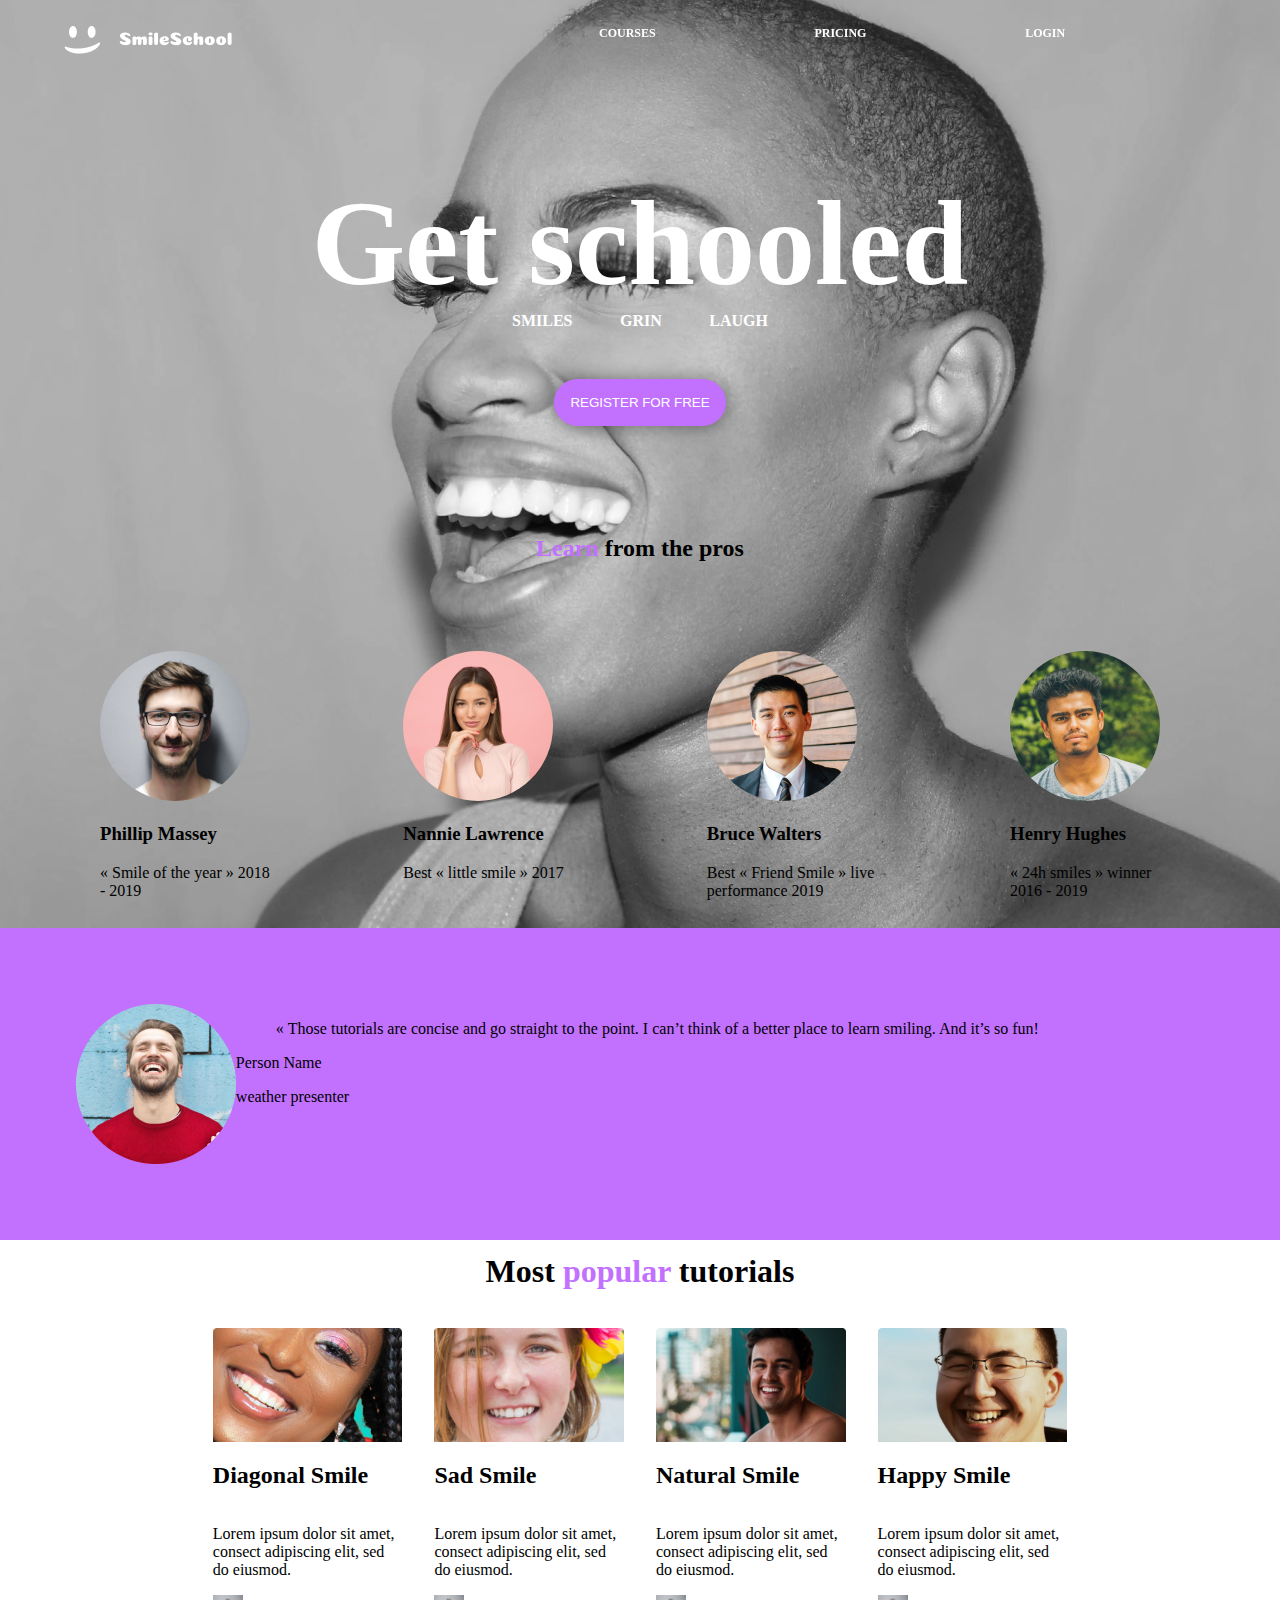
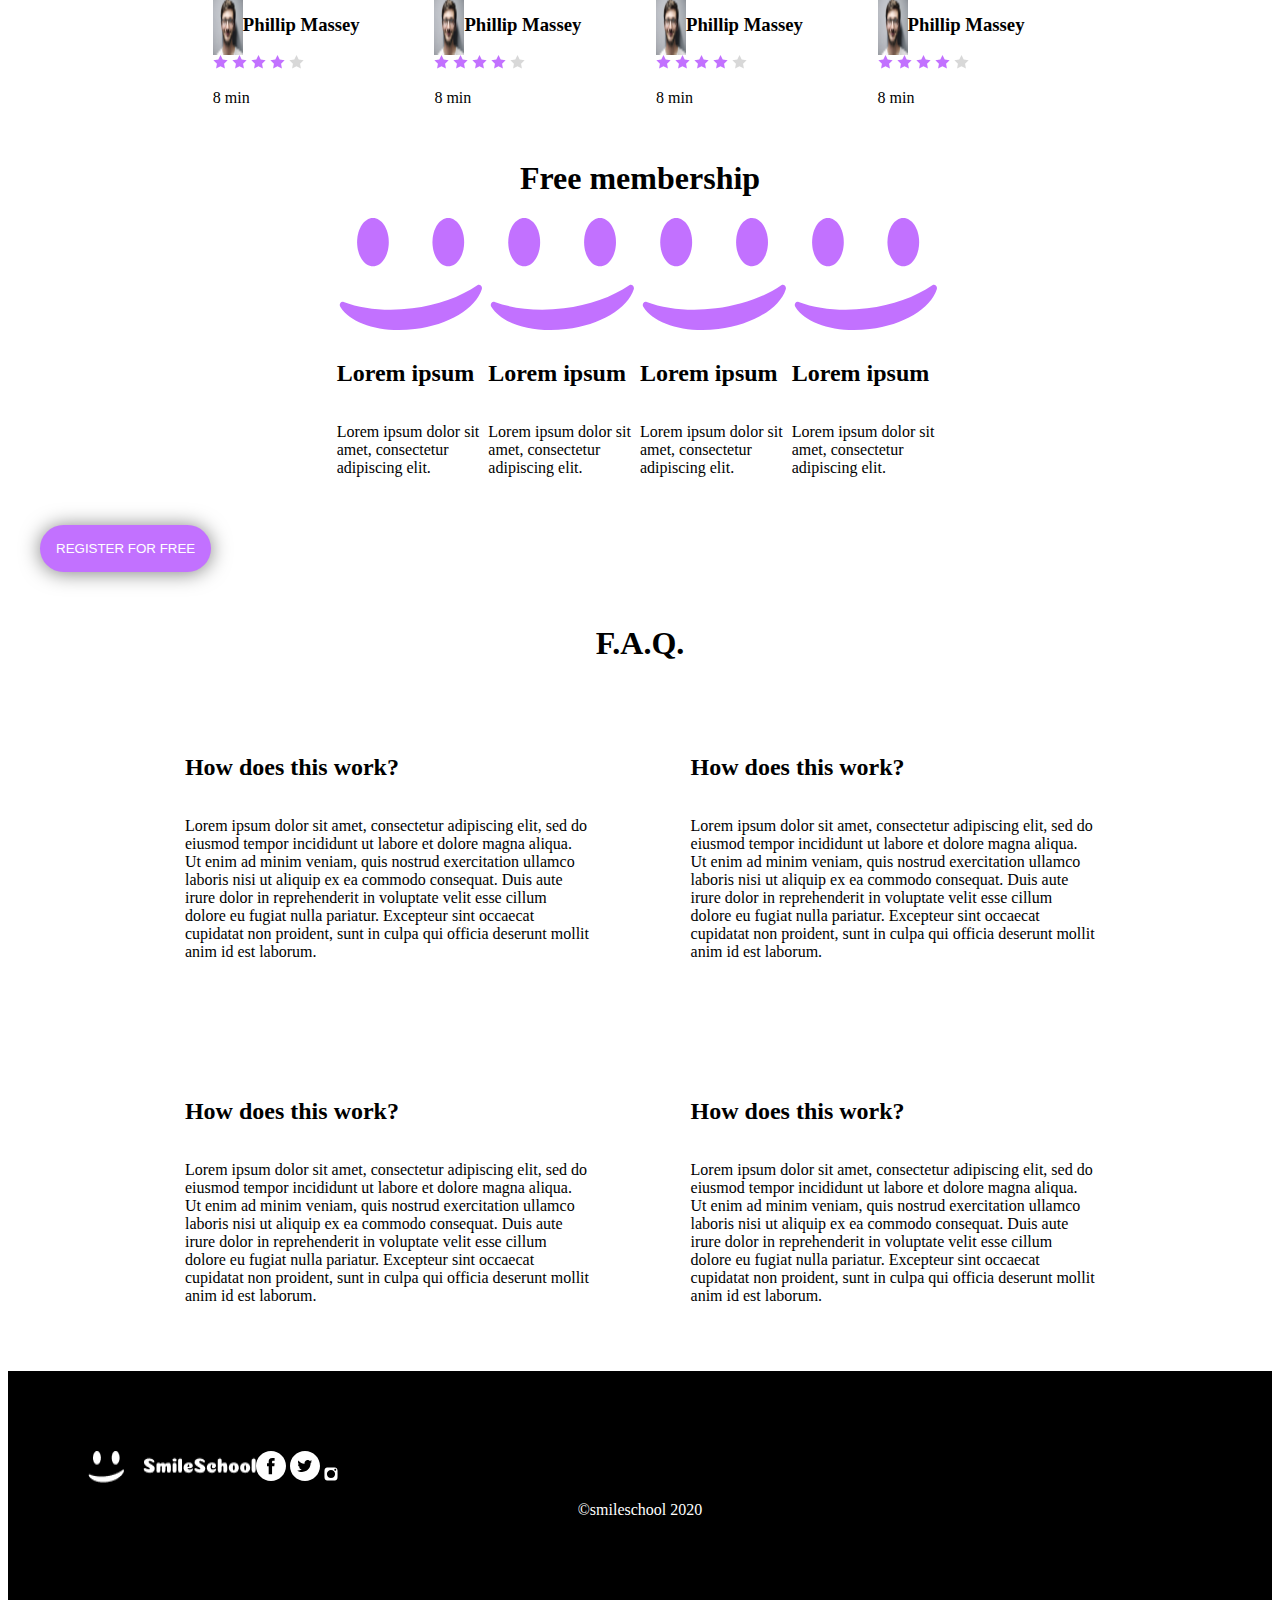
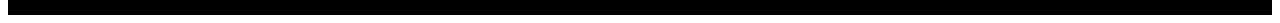
==== css_advanced/index.html @ fa80f188 "in progress" ====
<!DOCTYPE html>
<html lang="en">

<head>
    <meta charset="UTF-8">
    <meta http-equiv="X-UA-Compatible" content="IE=edge">
    <meta name="viewport" content="width=device-width, initial-scale=1.0">
    <link rel="stylesheet" href="styles.css">
    <title>Document</title>
</head>

<body>
    <header>
        <div class="logo"><a><img src="imgs/logo.png" alt="logo" /></a></div>
        <div class="nav-urls">
            <a href="">courses</a><a href="">pricing</a><a href="">login</a>
        </div>
    </header>
    <main>
        <section class="header-section">
            <div class="schooled">
                <h1 class="schooled-title">
                    Get schooled
                </h1>
                <p class="schooled-text">
                    <span>SMILES</span>
                    <span>GRIN</span>
                    <span>LAUGH</span>
                </p>
                <button class="register-btn">REGISTER FOR FREE</button>
            </div>
            <div class="pros">
                <h2 class="pros-title"><span class="secondary-color">Learn</span> from the pros</h2>
                <div class="pros-block">
                    <div class="pros-card">
                        <img src="imgs/philip.png" alt="philip">
                        <h3>Phillip Massey</h3>
                        <p>« Smile of the year » 2018 - 2019</p>
                    </div>
                    <div class="pros-card">
                        <img src="imgs/nannie.png" alt="nannie">
                        <h3>Nannie Lawrence</h3>
                        <p>Best « little smile » 2017</p>
                    </div>
                    <div class="pros-card">
                        <img src="imgs/bruce.png" alt="bruce">
                        <h3>Bruce Walters</h3>
                        <p>Best « Friend Smile » live performance 2019</p>
                    </div>
                    <div class="pros-card">
                        <img src="imgs/henry.png" alt="henry">
                        <h3>Henry Hughes</h3>
                        <p>« 24h smiles » winner 2016 - 2019</p>
                    </div>
                </div>
            </div>
        </section>
        <section class="presenter-section">
            <div class="presenter-block">
                <img src="imgs/avatar.png" alt="avatar">
                <div>
                    <blockquote>
                        « Those tutorials are concise and go straight to the point. I can’t think of a better
                        place to learn smiling. And it’s so fun!
                    </blockquote>
                    <p>Person Name</p>
                    <p>weather presenter</p>
                </div>
            </div>
        </section>
        <section class="videos-section">
            <h1>Most <span class="secondary-color">popular</span> tutorials</h1>
            <div class="videos-list">
                <div class="video-card">
                    <img src="imgs/preview_diag.png" alt="">
                    <h2 class="video-title">
                        Diagonal Smile
                    </h2>
                    <p class="video-desc">
                        Lorem ipsum dolor sit amet, consect adipiscing elit, sed do eiusmod.
                    </p>
                    <div class="author">
                        <img class="author-img" src="imgs/philip_sm.png" alt="philip_sm">
                        <h3 class="author-name">Phillip Massey</h3>
                    </div>
                    <div class="rating">
                        <img src="svgs/Star_1.svg" alt="">
                        <img src="svgs/Star_1.svg" alt="">
                        <img src="svgs/Star_1.svg" alt="">
                        <img src="svgs/Star_1.svg" alt="">
                        <img src="svgs/Star_5.svg" alt="">
                    </div>
                    <p class="duration">8 min</p>
                </div>
                <div class="video-card">
                    <img src="imgs/preview_sad.png" alt="">
                    <h2 class="video-title">
                        Sad Smile
                    </h2>
                    <p class="video-desc">
                        Lorem ipsum dolor sit amet, consect adipiscing elit, sed do eiusmod.
                    </p>
                    <div class="author">
                        <img class="author-img" src="imgs/philip_sm.png" alt="philip_sm">
                        <h3 class="author-name">Phillip Massey</h3>
                    </div>
                    <div class="rating">
                        <img src="svgs/Star_1.svg" alt="">
                        <img src="svgs/Star_1.svg" alt="">
                        <img src="svgs/Star_1.svg" alt="">
                        <img src="svgs/Star_1.svg" alt="">
                        <img src="svgs/Star_5.svg" alt="">
                    </div>
                    <p class="duration">8 min</p>
                </div>
                <div class="video-card">
                    <img src="imgs/preview_nat.png" alt="">
                    <h2 class="video-title">
                        Natural Smile
                    </h2>
                    <p class="video-desc">
                        Lorem ipsum dolor sit amet, consect adipiscing elit, sed do eiusmod.
                    </p>
                    <div class="author">
                        <img class="author-img" src="imgs/philip_sm.png" alt="philip_sm">
                        <h3 class="author-name">Phillip Massey</h3>
                    </div>
                    <div class="rating">
                        <img src="svgs/Star_1.svg" alt="">
                        <img src="svgs/Star_1.svg" alt="">
                        <img src="svgs/Star_1.svg" alt="">
                        <img src="svgs/Star_1.svg" alt="">
                        <img src="svgs/Star_5.svg" alt="">
                    </div>
                    <p class="duration">8 min</p>
                </div>
                <div class="video-card">
                    <img src="imgs/preview_hap.png" alt="">
                    <h2 class="video-title">
                        Happy Smile
                    </h2>
                    <p class="video-desc">
                        Lorem ipsum dolor sit amet, consect adipiscing elit, sed do eiusmod.
                    </p>
                    <div class="author">
                        <img class="author-img" src="imgs/philip_sm.png" alt="philip_sm">
                        <h3 class="author-name">Phillip Massey</h3>
                    </div>
                    <div class="rating">
                        <img src="svgs/Star_1.svg" alt="">
                        <img src="svgs/Star_1.svg" alt="">
                        <img src="svgs/Star_1.svg" alt="">
                        <img src="svgs/Star_1.svg" alt="">
                        <img src="svgs/Star_5.svg" alt="">
                    </div>
                    <p class="duration">8 min</p>
                </div>
            </div>
        </section>
        <section class="membership-section">
            <h1><span>Free</span> membership</h1>
            <div class="memberships">
                <div class="membership-card">
                    <img src="svgs/smile.svg" alt="smile">
                    <h2>Lorem ipsum</h2>
                    <p>
                        Lorem ipsum dolor sit amet, consectetur adipiscing elit.
                    </p>
                </div>
                <div class="membership-card">
                    <img src="svgs/smile.svg" alt="smile">
                    <h2>Lorem ipsum</h2>
                    <p>
                        Lorem ipsum dolor sit amet, consectetur adipiscing elit.
                    </p>
                </div>
                <div class="membership-card">
                    <img src="svgs/smile.svg" alt="smile">
                    <h2>Lorem ipsum</h2>
                    <p>
                        Lorem ipsum dolor sit amet, consectetur adipiscing elit.
                    </p>
                </div>
                <div class="membership-card">
                    <img src="svgs/smile.svg" alt="smile">
                    <h2>Lorem ipsum</h2>
                    <p>
                        Lorem ipsum dolor sit amet, consectetur adipiscing elit.
                    </p>
                </div>
            </div>
            <button class="register-btn">REGISTER FOR FREE</button>
        </section>
        <section class="faq-section">
            <h1>F.A.Q.</h1>
            <div class="faq-list">
                <div class="faq-item">
                    <h2>How does this work?</h2>
                    <p>
                        Lorem ipsum dolor sit amet, consectetur adipiscing elit, sed do eiusmod tempor incididunt ut
                        labore et dolore magna aliqua. Ut enim ad minim veniam, quis nostrud exercitation ullamco
                        laboris nisi ut aliquip ex ea commodo consequat. Duis aute irure dolor in reprehenderit in
                        voluptate velit esse cillum dolore eu fugiat nulla pariatur. Excepteur sint occaecat cupidatat
                        non proident, sunt in culpa qui officia deserunt mollit anim id est laborum.
                    </p>
                </div>
                <div class="faq-item">
                    <h2>How does this work?</h2>
                    <p>
                        Lorem ipsum dolor sit amet, consectetur adipiscing elit, sed do eiusmod tempor incididunt ut
                        labore et dolore magna aliqua. Ut enim ad minim veniam, quis nostrud exercitation ullamco
                        laboris nisi ut aliquip ex ea commodo consequat. Duis aute irure dolor in reprehenderit in
                        voluptate velit esse cillum dolore eu fugiat nulla pariatur. Excepteur sint occaecat cupidatat
                        non proident, sunt in culpa qui officia deserunt mollit anim id est laborum.
                    </p>
                </div>
            </div>
            <div class="faq-list">
                <div class="faq-item">
                    <h2>How does this work?</h2>
                    <p>
                        Lorem ipsum dolor sit amet, consectetur adipiscing elit, sed do eiusmod tempor incididunt ut
                        labore et dolore magna aliqua. Ut enim ad minim veniam, quis nostrud exercitation ullamco
                        laboris nisi ut aliquip ex ea commodo consequat. Duis aute irure dolor in reprehenderit in
                        voluptate velit esse cillum dolore eu fugiat nulla pariatur. Excepteur sint occaecat cupidatat
                        non proident, sunt in culpa qui officia deserunt mollit anim id est laborum.
                    </p>
                </div>
                <div class="faq-item">
                    <h2>How does this work?</h2>
                    <p>
                        Lorem ipsum dolor sit amet, consectetur adipiscing elit, sed do eiusmod tempor incididunt ut
                        labore et dolore magna aliqua. Ut enim ad minim veniam, quis nostrud exercitation ullamco
                        laboris nisi ut aliquip ex ea commodo consequat. Duis aute irure dolor in reprehenderit in
                        voluptate velit esse cillum dolore eu fugiat nulla pariatur. Excepteur sint occaecat cupidatat
                        non proident, sunt in culpa qui officia deserunt mollit anim id est laborum.
                    </p>
                </div>
            </div>
        </section>
    </main>
    <footer>
        <div class="ft-container">
            <div class="nav-ft">
                <img src="imgs/logo.png" alt="">
                <div>
                    <a href=""><img src="svgs/facebook.svg" alt=""></a>
                    <a href=""><img src="svgs/twitter.svg" alt=""></a>
                    <a href=""><img src="svgs/instagram.svg" alt=""></a>
                </div>
            </div>
            <p>©smileschool 2020</p>
        </div>
    </footer>
</body>

</html>
---- css_advanced/styles.css ----
header {
  display: flex;
  flex-direction: row;
  flex: auto;
  background-image: url("./imgs/banner.png");
  padding: 2% 5% 2% 5%;
  filter: grayscale(100%);
  position: absolute;
  left: -0.025%;
  right: -0.025%;
  top: 0%;
  bottom: -26.48%;
}

header .logo {
  flex: 2;
  z-index: 1;
}
header .nav-urls {
  flex: 4;
  font-family: "Source Sans Pro";
  font-style: normal;
  font-weight: 700;
  font-size: 12px;
  line-height: 15px;
  text-transform: uppercase;
  z-index: 1;
  display: flex;
  justify-content: space-evenly;
}
header .nav-urls a {
  margin-left: 1%;
  margin-right: 1%;
  text-decoration: none;
  color: white;
}
.header-section {
  /* position: absolute; */
  left: 20%;
  right: 20%;
  display: flex;
  flex-direction: column;
  margin-bottom: -2.6rem;
}
.schooled {
  display: flex;
  flex-direction: column;
  padding-top: 5rem;
}
.schooled-title {
  height: 151px;
  font-family: "Source Sans Pro";
  font-style: normal;
  font-weight: 700;
  font-size: 120px;
  line-height: 151px;
  text-align: center;
  color: #ffffff;
}

.schooled-text {
  height: 20px;
  position: relative;
  margin-top: -7%;
  text-align: center;
  font-family: "Source Sans Pro";
  font-style: normal;
  font-weight: 700;
  font-size: 16px;
  line-height: 20px;
  color: #ffffff;
  display: flex;
  justify-content: space-around;
  margin-left: 38%;
  margin-right: 38%;
}

.register-btn {
  background: #c271ff;
  border-radius: 25px;
  border: none;
  padding: 0.7rem;
  color: white;
  font-weight: 500;
  box-shadow: 0px 1px 20px rgba(0, 0, 0, 0.5);
  position: relative;
  align-self: center;
  margin: 2rem;
  padding: 1rem;
}

.secondary-color {
  color: #c271ff;
}
.pros {
  padding: 2%;
  display: flex;
  flex-direction: column;
}
.pros-title {
  position: relative;
  align-self: center;
  padding: 2rem;
}
.pros-block {
  display: flex;
  flex-direction: row;
  justify-content: center;
}
.pros-card {
  width: 22%;
  padding: 1.5% 4% 1.5% 4%;
  margin: 1.5%;
}
.pros img {
  border-radius: 50%;
}
main {
  display: flex;
  flex-direction: column;
}
main {
  position: relative;
  /* bottom: -32% !important; */
}
.presenter-section {
  /* position: absolute; */
  background-color: #c271ff;
  padding: 6%;
  margin: -8px;
}
.presenter-block {
  display: flex;
  flex-direction: row;
}
.videos-section {
  display: flex;
  flex-direction: column;
}
.videos-section h1,
.membership-section h1,
.faq-section h1 {
  text-align: center;
}
.videos-list {
  display: flex;
  flex-direction: row;
  justify-content: center;
}
.video-card {
  padding: 1rem;
  display: flex;
  flex-direction: column;
  max-width: 15%;
}
.video-card .author {
  display: flex;
}
.memberships {
  display: flex;
  justify-content: center;
}
.membership-card {
  display: flex;
  flex-direction: column;
  max-width: 12%;
}
.faq-list {
  display: flex;
  padding-left: 10%;
  padding-right: 10%;
}
.faq-item {
  display: flex;
  flex: 50%;
  flex-direction: column;
  width: 50%;
  padding: 5%;
}
footer {
  background: black;
  padding: 5rem;
}
.ft-container {
  display: flex;
  flex-direction: column;
}
.nav-ft {
  display: flex;
}
.nav-ft img {
  flex: 1;
}
.nav-ft div {
  flex: 8;
}
.ft-container p {
  color: white;
  text-align: center;
}
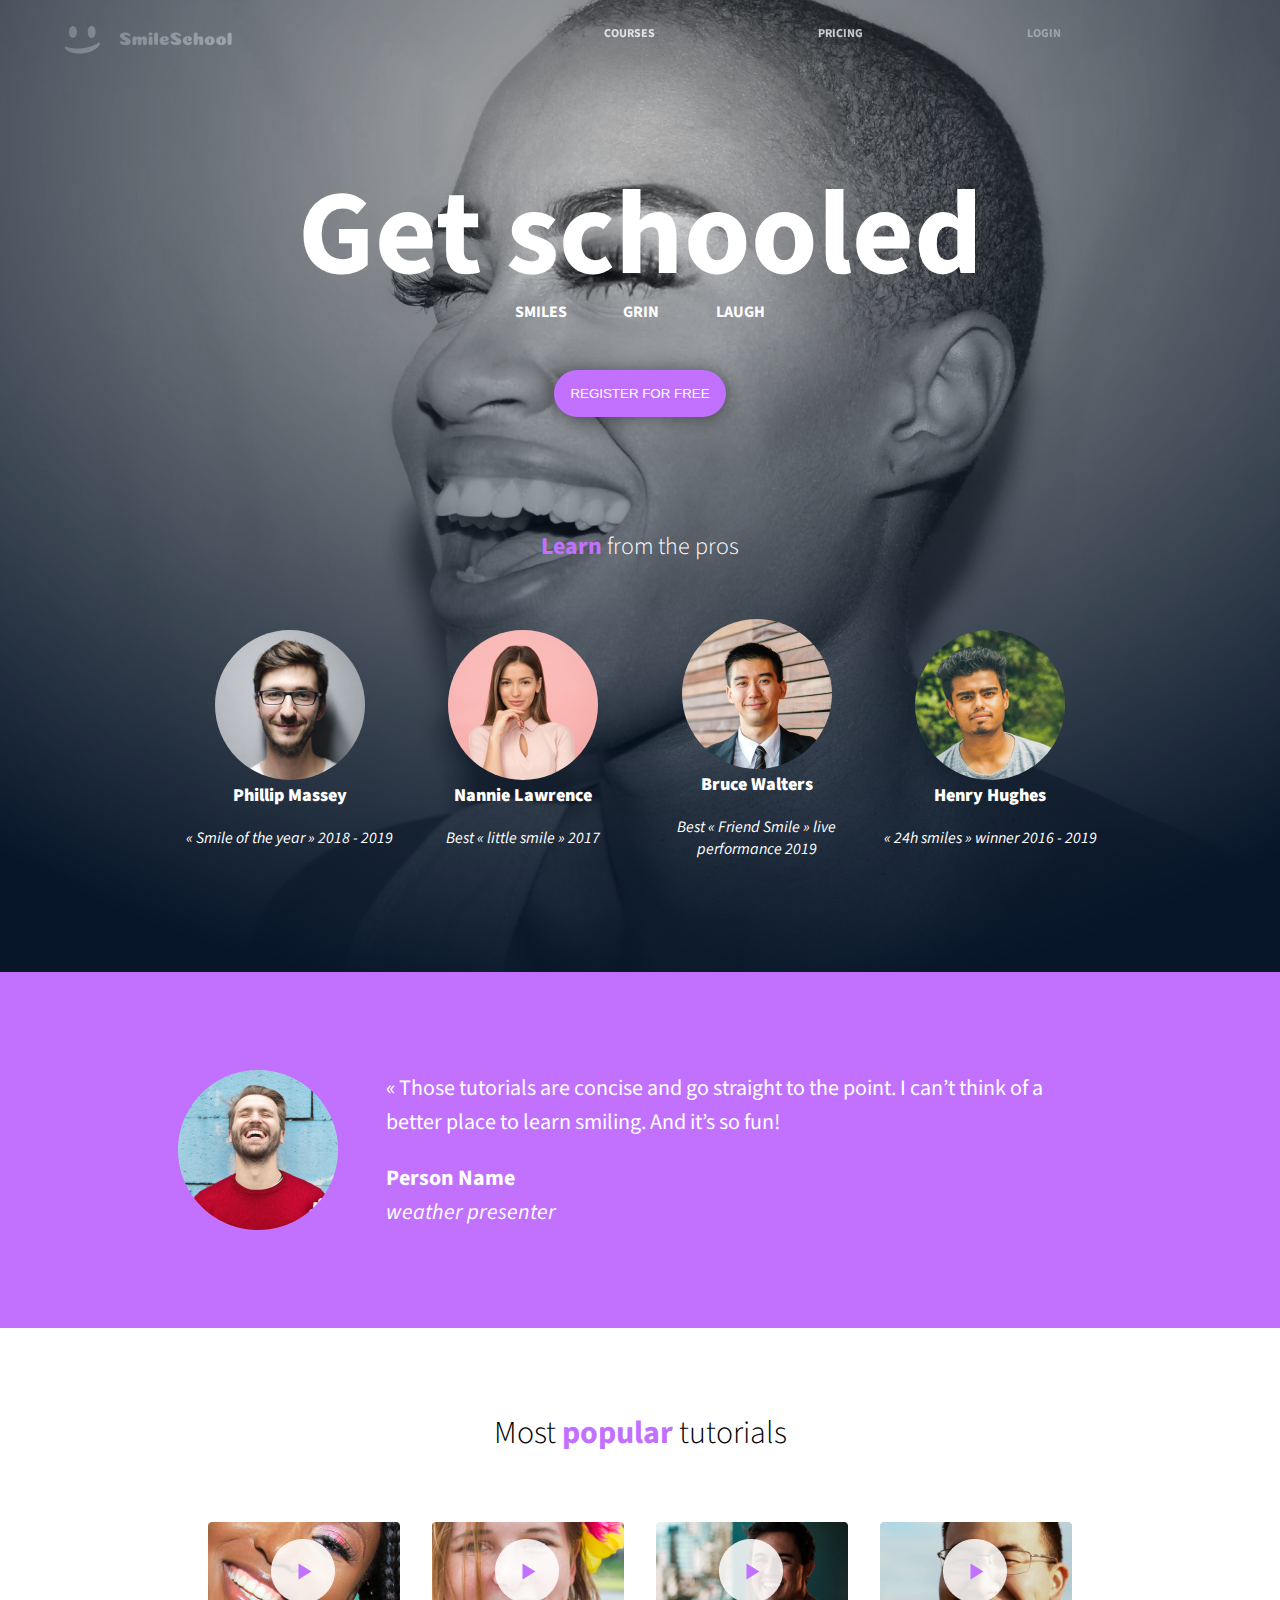
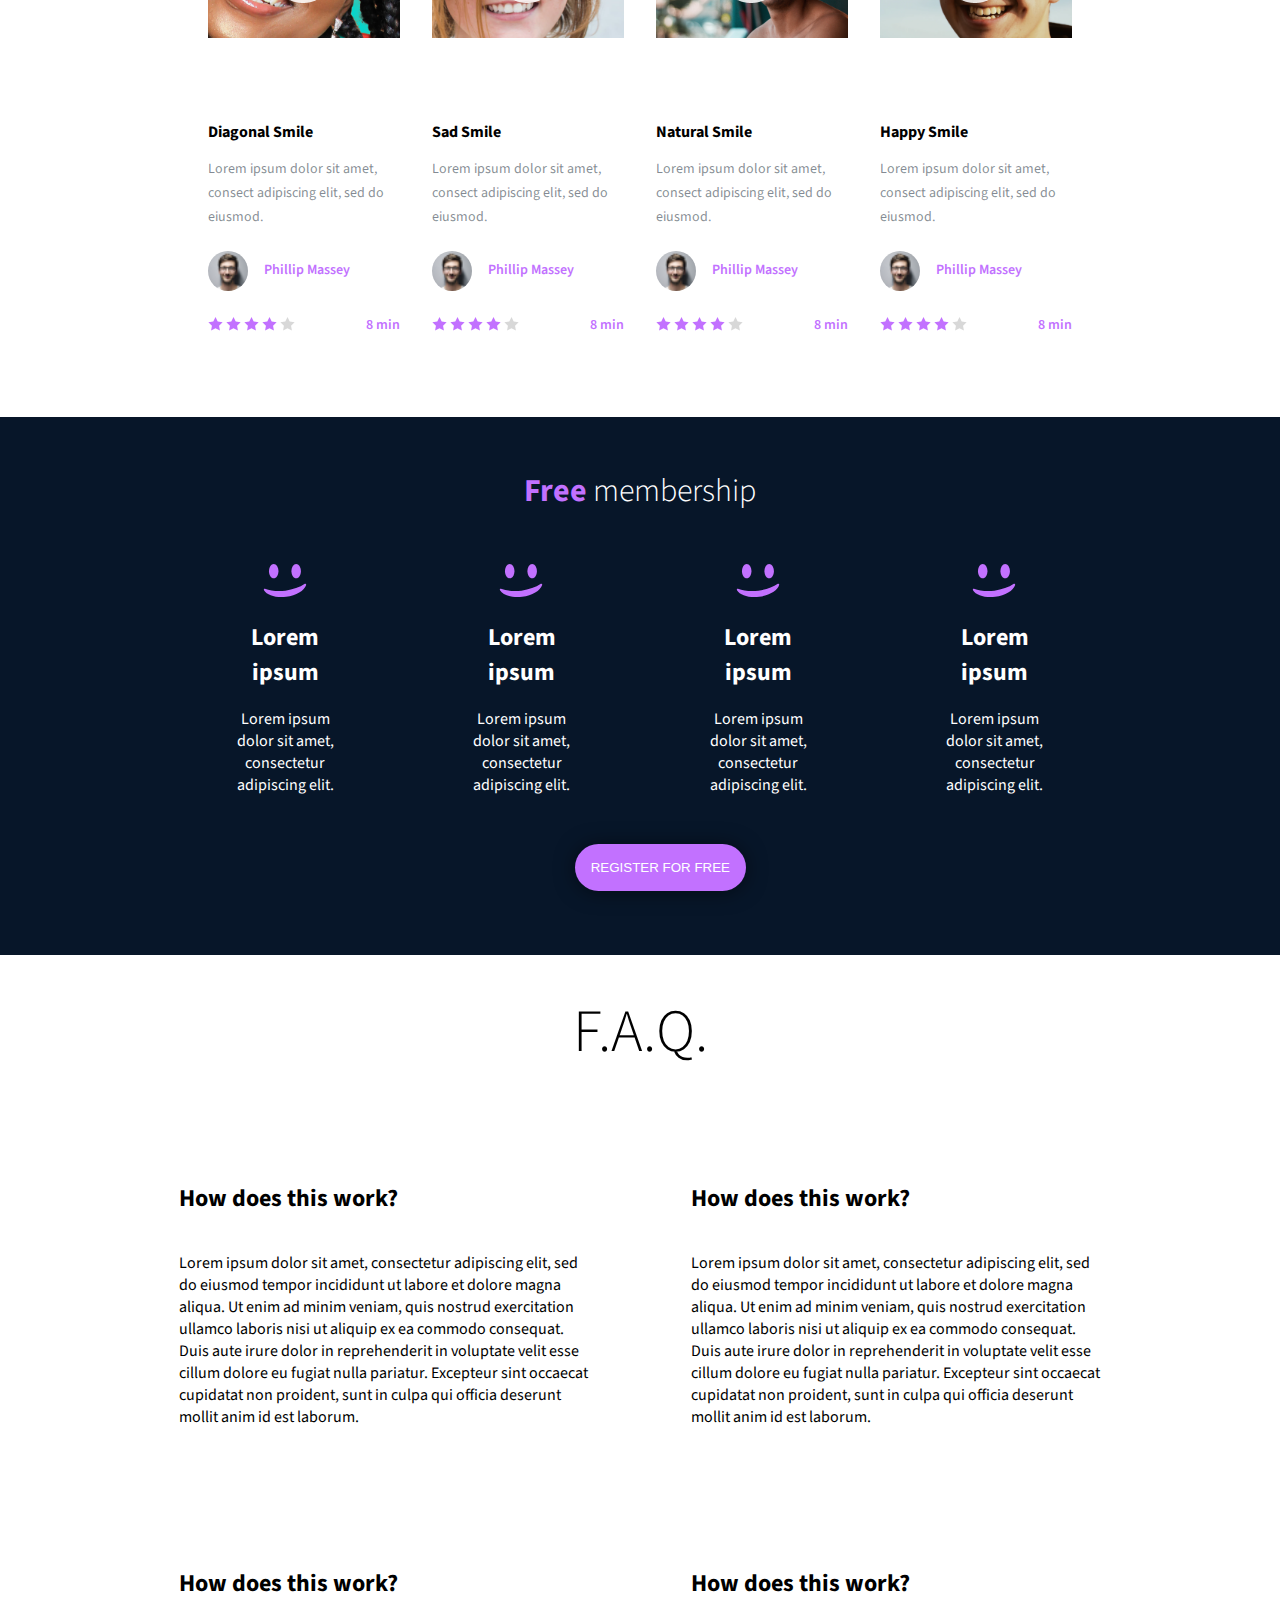
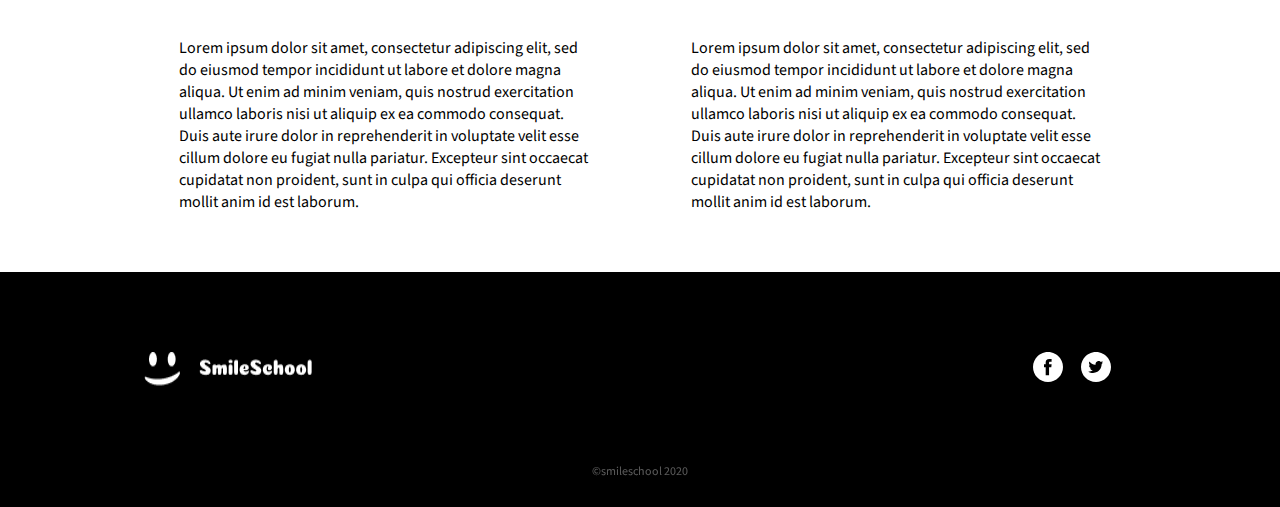
==== commit 97661f8c: "play image" ====
--- a/css_advanced/index.html
+++ b/css_advanced/index.html
@@ -5,6 +5,7 @@
     <meta charset="UTF-8">
     <meta http-equiv="X-UA-Compatible" content="IE=edge">
     <meta name="viewport" content="width=device-width, initial-scale=1.0">
+    <link href='https://fonts.googleapis.com/css?family=Source+Sans+Pro' rel='stylesheet' type='text/css'>
     <link rel="stylesheet" href="styles.css">
     <title>Document</title>
 </head>
@@ -63,8 +64,8 @@
                         « Those tutorials are concise and go straight to the point. I can’t think of a better
                         place to learn smiling. And it’s so fun!
                     </blockquote>
-                    <p>Person Name</p>
-                    <p>weather presenter</p>
+                    <p class="person-name">Person Name</p>
+                    <p class="weather">weather presenter</p>
                 </div>
             </div>
         </section>
@@ -73,6 +74,7 @@
             <div class="videos-list">
                 <div class="video-card">
                     <img src="imgs/preview_diag.png" alt="">
+                    <a class="play" href="#"><img src="imgs/play.png" alt=""></a>
                     <h2 class="video-title">
                         Diagonal Smile
                     </h2>
@@ -83,17 +85,20 @@
                         <img class="author-img" src="imgs/philip_sm.png" alt="philip_sm">
                         <h3 class="author-name">Phillip Massey</h3>
                     </div>
-                    <div class="rating">
-                        <img src="svgs/Star_1.svg" alt="">
-                        <img src="svgs/Star_1.svg" alt="">
-                        <img src="svgs/Star_1.svg" alt="">
-                        <img src="svgs/Star_1.svg" alt="">
-                        <img src="svgs/Star_5.svg" alt="">
-                    </div>
-                    <p class="duration">8 min</p>
+                    <div class="rating-duration">
+                        <div class="rating">
+                            <img src="svgs/Star_1.svg" alt="Star_1">
+                            <img src="svgs/Star_1.svg" alt="Star_1">
+                            <img src="svgs/Star_1.svg" alt="Star_1">
+                            <img src="svgs/Star_1.svg" alt="Star_1">
+                            <img src="svgs/Star_5.svg" alt="Star_5">
+                        </div>
+                        <p class="duration">8 min</p>
+                    </div>
                 </div>
                 <div class="video-card">
                     <img src="imgs/preview_sad.png" alt="">
+                    <a class="play" href="#"><img src="imgs/play.png" alt=""></a>
                     <h2 class="video-title">
                         Sad Smile
                     </h2>
@@ -104,17 +109,20 @@
                         <img class="author-img" src="imgs/philip_sm.png" alt="philip_sm">
                         <h3 class="author-name">Phillip Massey</h3>
                     </div>
-                    <div class="rating">
-                        <img src="svgs/Star_1.svg" alt="">
-                        <img src="svgs/Star_1.svg" alt="">
-                        <img src="svgs/Star_1.svg" alt="">
-                        <img src="svgs/Star_1.svg" alt="">
-                        <img src="svgs/Star_5.svg" alt="">
-                    </div>
-                    <p class="duration">8 min</p>
+                    <div class="rating-duration">
+                        <div class="rating">
+                            <img src="svgs/Star_1.svg" alt="Star_1">
+                            <img src="svgs/Star_1.svg" alt="Star_1">
+                            <img src="svgs/Star_1.svg" alt="Star_1">
+                            <img src="svgs/Star_1.svg" alt="Star_1">
+                            <img src="svgs/Star_5.svg" alt="Star_5">
+                        </div>
+                        <p class="duration">8 min</p>
+                    </div>
                 </div>
                 <div class="video-card">
                     <img src="imgs/preview_nat.png" alt="">
+                    <a class="play" href="#"><img src="imgs/play.png" alt=""></a>
                     <h2 class="video-title">
                         Natural Smile
                     </h2>
@@ -125,17 +133,20 @@
                         <img class="author-img" src="imgs/philip_sm.png" alt="philip_sm">
                         <h3 class="author-name">Phillip Massey</h3>
                     </div>
-                    <div class="rating">
-                        <img src="svgs/Star_1.svg" alt="">
-                        <img src="svgs/Star_1.svg" alt="">
-                        <img src="svgs/Star_1.svg" alt="">
-                        <img src="svgs/Star_1.svg" alt="">
-                        <img src="svgs/Star_5.svg" alt="">
-                    </div>
-                    <p class="duration">8 min</p>
+                    <div class="rating-duration">
+                        <div class="rating">
+                            <img src="svgs/Star_1.svg" alt="Star_1">
+                            <img src="svgs/Star_1.svg" alt="Star_1">
+                            <img src="svgs/Star_1.svg" alt="Star_1">
+                            <img src="svgs/Star_1.svg" alt="Star_1">
+                            <img src="svgs/Star_5.svg" alt="Star_5">
+                        </div>
+                        <p class="duration">8 min</p>
+                    </div>
                 </div>
                 <div class="video-card">
                     <img src="imgs/preview_hap.png" alt="">
+                    <a class="play" href="#"><img src="imgs/play.png" alt=""></a>
                     <h2 class="video-title">
                         Happy Smile
                     </h2>
@@ -146,19 +157,21 @@
                         <img class="author-img" src="imgs/philip_sm.png" alt="philip_sm">
                         <h3 class="author-name">Phillip Massey</h3>
                     </div>
-                    <div class="rating">
-                        <img src="svgs/Star_1.svg" alt="">
-                        <img src="svgs/Star_1.svg" alt="">
-                        <img src="svgs/Star_1.svg" alt="">
-                        <img src="svgs/Star_1.svg" alt="">
-                        <img src="svgs/Star_5.svg" alt="">
-                    </div>
-                    <p class="duration">8 min</p>
+                    <div class="rating-duration">
+                        <div class="rating">
+                            <img src="svgs/Star_1.svg" alt="Star_1">
+                            <img src="svgs/Star_1.svg" alt="Star_1">
+                            <img src="svgs/Star_1.svg" alt="Star_1">
+                            <img src="svgs/Star_1.svg" alt="Star_1">
+                            <img src="svgs/Star_5.svg" alt="Star_5">
+                        </div>
+                        <p class="duration">8 min</p>
+                    </div>
                 </div>
             </div>
         </section>
         <section class="membership-section">
-            <h1><span>Free</span> membership</h1>
+            <h1><span class="secondary-color">Free</span> membership</h1>
             <div class="memberships">
                 <div class="membership-card">
                     <img src="svgs/smile.svg" alt="smile">
@@ -246,7 +259,7 @@
                 <div>
                     <a href=""><img src="svgs/facebook.svg" alt=""></a>
                     <a href=""><img src="svgs/twitter.svg" alt=""></a>
-                    <a href=""><img src="svgs/instagram.svg" alt=""></a>
+                    <a href=""><img src="svgs/Combined Shape.svg" alt=""></a>
                 </div>
             </div>
             <p>©smileschool 2020</p>
--- a/css_advanced/styles.css
+++ b/css_advanced/styles.css
@@ -1,3 +1,7 @@
+body {
+  font-family: "Source Sans Pro";
+  font-style: normal;
+}
 header {
   display: flex;
   flex-direction: row;
@@ -16,10 +20,9 @@
   flex: 2;
   z-index: 1;
 }
+
 header .nav-urls {
   flex: 4;
-  font-family: "Source Sans Pro";
-  font-style: normal;
   font-weight: 700;
   font-size: 12px;
   line-height: 15px;
@@ -41,6 +44,14 @@
   display: flex;
   flex-direction: column;
   margin-bottom: -2.6rem;
+  background-blend-mode: color;
+  background: rgba(0, 0, 0, 1);
+  background: radial-gradient(
+    85.9% 85.9% at 50% 14.1%,
+    rgba(41, 48, 61, 0.0001) 0%,
+    #071629 100%
+  );
+  color: white;
 }
 .schooled {
   display: flex;
@@ -49,8 +60,6 @@
 }
 .schooled-title {
   height: 151px;
-  font-family: "Source Sans Pro";
-  font-style: normal;
   font-weight: 700;
   font-size: 120px;
   line-height: 151px;
@@ -63,8 +72,6 @@
   position: relative;
   margin-top: -7%;
   text-align: center;
-  font-family: "Source Sans Pro";
-  font-style: normal;
   font-weight: 700;
   font-size: 16px;
   line-height: 20px;
@@ -101,6 +108,11 @@
   position: relative;
   align-self: center;
   padding: 2rem;
+  font-weight: 300;
+  line-height: 40px;
+}
+.pros-title .secondary-color {
+  font-weight: 700;
 }
 .pros-block {
   display: flex;
@@ -108,40 +120,98 @@
   justify-content: center;
 }
 .pros-card {
-  width: 22%;
-  padding: 1.5% 4% 1.5% 4%;
-  margin: 1.5%;
+  width: 19%;
+  /* padding: 1.5% 4% 1.5% 4%;*/
+  margin-bottom: 7rem;
+  display: flex;
+  flex-direction: column;
+  justify-content: center;
+  align-items: center;
 }
 .pros img {
   border-radius: 50%;
+  max-width: 80%;
+}
+.pros-card h3 {
+  font-weight: 900;
+  font-size: 18px;
+  margin-top: 0.2rem;
+  margin-bottom: 0.2rem;
+  text-align: center;
+}
+.pros-card p {
+  font-style: italic;
+  text-align: center;
+  font-size: 16px;
 }
 main {
-  display: flex;
-  flex-direction: column;
-}
-main {
-  position: relative;
-  /* bottom: -32% !important; */
-}
+  position: relative;
+  display: flex;
+  flex-direction: column;
+  margin: -8px;
+}
+
 .presenter-section {
   /* position: absolute; */
   background-color: #c271ff;
   padding: 6%;
-  margin: -8px;
 }
 .presenter-block {
   display: flex;
   flex-direction: row;
+  justify-content: center;
+  align-items: center;
+  color: white;
+  padding-left: 9%;
+  padding-right: 9%;
+}
+.presenter-block img {
+  width: 160px;
+  height: 160px;
+  margin-right: 3rem;
+}
+.presenter-block blockquote {
+  font-weight: 400;
+  font-size: 22px;
+  line-height: 34px;
+  margin-left: 0;
+}
+.presenter-block .person-name {
+  font-weight: 700;
+  font-size: 22px;
+  line-height: 34px;
+  margin-bottom: 0;
+}
+.presenter-block .weather {
+  font-style: italic;
+  font-weight: 400;
+  font-size: 22px;
+  line-height: 34px;
+  margin-top: 0;
 }
 .videos-section {
   display: flex;
   flex-direction: column;
+  padding-top: 3rem;
+  padding-bottom: 3rem;
 }
 .videos-section h1,
 .membership-section h1,
 .faq-section h1 {
   text-align: center;
 }
+.videos-section h1 {
+  font-weight: 300;
+  font-size: 32px;
+  line-height: 40px;
+  padding-top: 1rem;
+  padding-bottom: 2rem;
+}
+.faq-section h1 {
+  font-weight: 300;
+  font-size: 60px;
+  line-height: 75px;
+}
 .videos-list {
   display: flex;
   flex-direction: row;
@@ -153,18 +223,92 @@
   flex-direction: column;
   max-width: 15%;
 }
+.video-card h2 {
+  font-weight: 700;
+  font-size: 16px;
+  line-height: 20px;
+  margin-bottom: 0.1rem;
+}
+.video-card .video-desc {
+  font-weight: 400;
+  font-size: 14px;
+  line-height: 24px;
+  color: rgba(7, 22, 41, 0.501584);
+}
+.video-card .play {
+  position: relative;
+  top: -23%;
+  left: 33%;
+}
 .video-card .author {
   display: flex;
+  align-items: center;
+}
+.author img {
+  border-radius: 50%;
+  width: 40px;
+  height: 40px;
+}
+.author h3 {
+  font-weight: 600;
+  font-size: 14px;
+  line-height: 27px;
+  /* identical to box height, or 193% */
+  color: #c271ff;
+  margin-left: 1rem;
+}
+.rating-duration {
+  display: flex;
+  justify-content: space-between;
+  align-items: center;
+}
+.duration {
+  font-weight: 600;
+  font-size: 14px;
+  line-height: 27px;
+  /* identical to box height, or 193% */
+  text-align: right;
+  color: #c271ff;
+}
+.membership-section {
+  color: white;
+  background: #071629;
+  padding: 2rem;
+}
+.membership-section .secondary-color,
+.videos-section .secondary-color {
+  font-weight: 700;
+  font-size: 32px;
+  line-height: 40px;
+  text-align: center;
+}
+.membership-section h1 {
+  font-weight: 300;
+  font-size: 32px;
+  line-height: 40px;
+  text-align: center;
+  padding-bottom: 2rem;
+}
+.membership-section button {
+  left: 42%;
 }
 .memberships {
   display: flex;
-  justify-content: center;
+  justify-content: space-evenly;
+  padding-left: 5rem;
+  padding-right: 5rem;
 }
 .membership-card {
   display: flex;
   flex-direction: column;
   max-width: 12%;
-}
+  align-items: center;
+  text-align: center;
+}
+.membership-card h2 {
+  margin-bottom: 0.1rem;
+}
+
 .faq-list {
   display: flex;
   padding-left: 10%;
@@ -179,7 +323,8 @@
 }
 footer {
   background: black;
-  padding: 5rem;
+  padding: 1rem;
+  margin: -8px;
 }
 .ft-container {
   display: flex;
@@ -187,14 +332,20 @@
 }
 .nav-ft {
   display: flex;
-}
-.nav-ft img {
-  flex: 1;
-}
-.nav-ft div {
-  flex: 8;
-}
+  justify-content: space-between;
+  padding: 4rem 8rem 4rem 8rem;
+}
+
+.nav-ft div a {
+  margin-left: 0.4rem;
+  margin-right: 0.5rem;
+}
+
 .ft-container p {
   color: white;
-  text-align: center;
-}
+  opacity: 0.35;
+  text-align: center;
+  font-weight: 400;
+  font-size: 12px;
+  line-height: 15px;
+}
